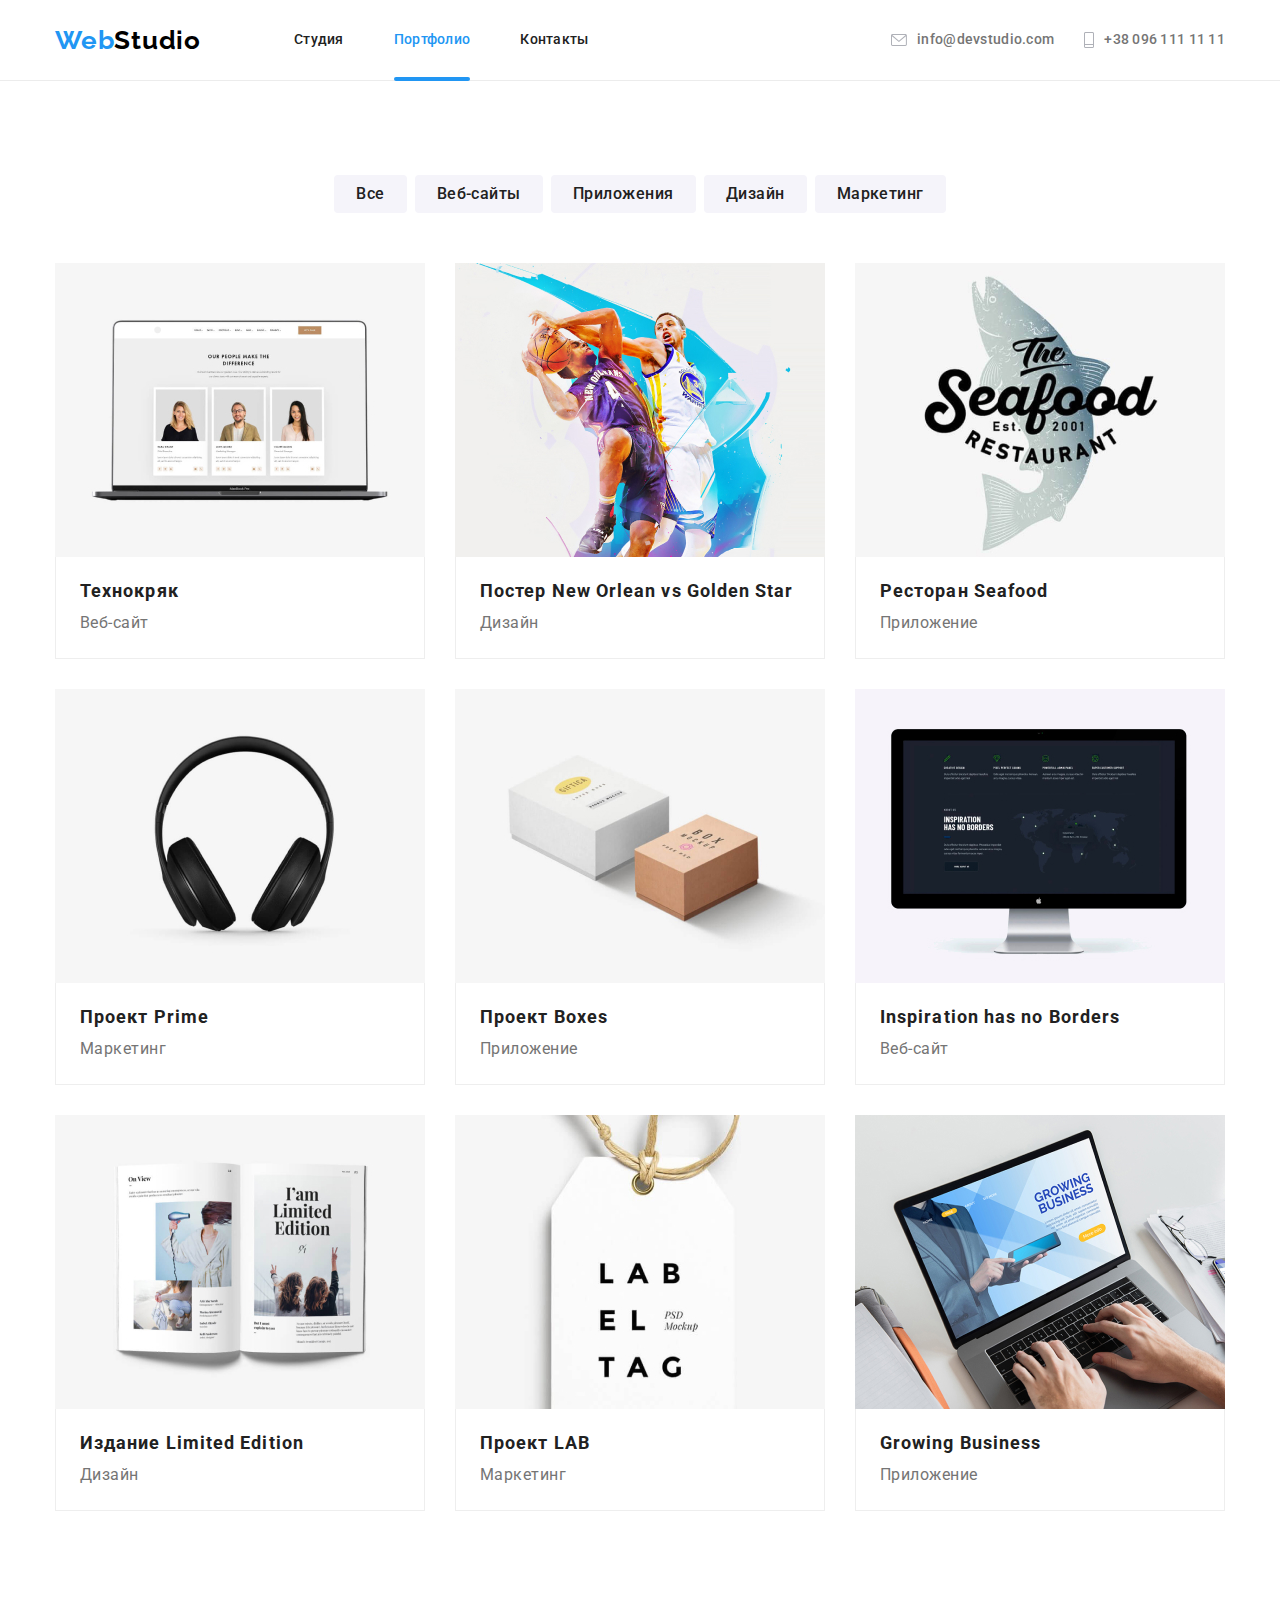
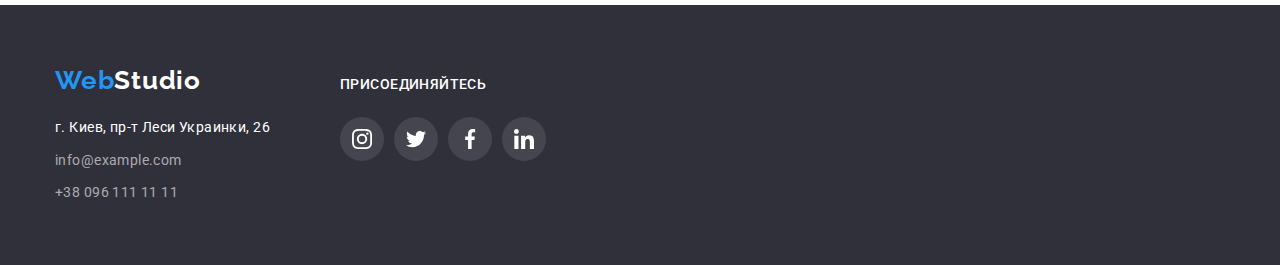
==== portfolio.html @ a533961d "Копирует файлы ДЗ5 -> ДЗ6" ====
<!DOCTYPE html>
<html lang="ru">
  <head>
    <meta charset="UTF-8" />
    <meta http-equiv="X-UA-Compatible" content="IE=edge" />
    <meta name="viewport" content="width=device-width, initial-scale=1.0" />
    <title>Портфолио</title>
    <link rel="preconnect" href="https://fonts.gstatic.com" />
    <link
      href="https://fonts.googleapis.com/css2?family=Oleo+Script&family=Raleway:wght@700&family=Roboto:wght@400;500;700;900&display=swap"
      rel="stylesheet"
    />
    <link
      rel="stylesheet"
      href="https://cdnjs.cloudflare.com/ajax/libs/modern-normalize/0.2.0/modern-normalize.css"
    />
    <link rel="stylesheet" href="./css/styles.css" />
  </head>
  <body>
    <!-- Секция "Верхняя линия"-->
    <header class="header">
      <div class="container">
        <div class="header-section">
          <nav class="header-navigation">
            <a class="logo-link" href="./"
              ><span class="logo-color">Web</span>Studio</a
            >
            <ul class="header-navigation-list">
              <li class="header-navigation-list-item">
                <a class="header-navigation-list-item-link" href="./">Студия</a>
              </li>
              <li class="header-navigation-list-item">
                <a
                  class="header-navigation-list-item-link current"
                  href="./portfolio.html"
                  >Портфолио</a
                >
              </li>
              <li class="header-navigation-list-item">
                <a class="header-navigation-list-item-link" href="./"
                  >Контакты</a
                >
              </li>
            </ul>
          </nav>
          <ul class="header-address-list">
            <li class="header-address-list-item">
              <a
                class="header-address-list-item-link"
                href="mailto:info@devstudio.com"
              >
                <svg class="address-icons" width="16px" height="12px">
                  <use href="./images/icons.svg#icon-address-envelope"></use>
                </svg>

                info@devstudio.com</a
              >
            </li>
            <li class="header-address-list-item">
              <a class="header-address-list-item-link" href="tel:+380961111111">
                <svg class="address-icons" width="10px" height="16px">
                  <use href="./images/icons.svg#icon-address-phone"></use>
                </svg>
                +38 096 111 11 11</a
              >
            </li>
          </ul>
        </div>
      </div>
    </header>
    <!-- Main -->
    <main>
      <h1 class="visually-hidden">Проекты</h1>
      <!-- Секция фильтр проектов -->
      <section class="portfolio-project-section">
        <h2 class="visually-hidden">Фильтр проектов</h2>
        <div class="container">
          <ul class="portfolio-filtr-project-list">
            <li class="portfolio-filtr-project-list-item">
              <button class="portfolio-filtr-project-button" type="button">
                Все
              </button>
            </li>
            <li class="portfolio-filtr-project-list-item">
              <button class="portfolio-filtr-project-button" type="button">
                Веб-сайты
              </button>
            </li>
            <li class="portfolio-filtr-project-list-item">
              <button class="portfolio-filtr-project-button" type="button">
                Приложения
              </button>
            </li>
            <li class="portfolio-filtr-project-list-item">
              <button class="portfolio-filtr-project-button" type="button">
                Дизайн
              </button>
            </li>
            <li class="portfolio-filtr-project-list-item">
              <button class="portfolio-filtr-project-button" type="button">
                Маркетинг
              </button>
            </li>
          </ul>
          <!-- Секция список проектов -->
          <h2 class="visually-hidden">Список проектов</h2>
          <ul class="portfolio-project-list">
            <li class="portfolio-project-list-item">
              <a href="./portfolio.html" class="portfolio-project-link">
                <div class="portfolio-project-image">
                  <img
                    src="./images/webstudio-portfolio-001.jpg"
                    alt="Фото с открытым ноутбуком"
                    width="370"
                  />
                  <div class="portfolio-project-about">
                    <p>
                      Технокряк это современная площадка распространения
                      коронавируса. Компании используют эту платформу для
                      цифрового шпионажа и атак на защищённые сервера
                      конкурентов.
                    </p>
                  </div>
                </div>
                <div class="portfolio-project-list-card">
                  <h3 class="portfolio-project-header">Технокряк</h3>
                  <p class="portfolio-project-text">Веб-сайт</p>
                </div>
              </a>
            </li>
            <li class="portfolio-project-list-item">
              <a href="./portfolio.html" class="portfolio-project-link">
                <div class="portfolio-project-image">
                  <img
                    src="./images/webstudio-portfolio-002.jpg"
                    alt="Фото с баскетболистами"
                    width="370"
                  />
                  <div class="portfolio-project-about">
                    <p>
                      Lorem ipsum dolor sit amet, consectetur adipisicing elit.
                      Minima nemo aperiam ipsam hic amet sed modi voluptates
                      voluptas totam, illo ea.
                    </p>
                  </div>
                </div>
                <div class="portfolio-project-list-card">
                  <h3 class="portfolio-project-header">
                    Постер New Orlean vs Golden Star
                  </h3>
                  <p class="portfolio-project-text">Дизайн</p>
                </div>
              </a>
            </li>
            <li class="portfolio-project-list-item">
              <a href="./portfolio.html" class="portfolio-project-link">
                <div class="portfolio-project-image">
                  <img
                    src="./images/webstudio-portfolio-003.jpg"
                    alt="Фото с логотипом-рыбой"
                    width="370"
                  />
                  <div class="portfolio-project-about">
                    <p>
                      Lorem ipsum dolor, sit amet consectetur adipisicing elit.
                      Omnis itaque ipsum, quisquam eum ipsa maiores illo
                      doloremque in provident ratione quasi laudantium id
                      recusandae similique nisi blanditiis optio! Officia, et!
                    </p>
                  </div>
                </div>
                <div class="portfolio-project-list-card">
                  <h3 class="portfolio-project-header">Ресторан Seafood</h3>
                  <p class="portfolio-project-text">Приложение</p>
                </div>
              </a>
            </li>
            <li class="portfolio-project-list-item">
              <a href="./portfolio.html" class="portfolio-project-link">
                <div class="portfolio-project-image">
                  <img
                    src="./images/webstudio-portfolio-004.jpg"
                    alt="Фото с гарнитурой"
                    width="370"
                  />
                  <div class="portfolio-project-about">
                    <p>
                      Lorem ipsum dolor sit amet consectetur adipisicing elit.
                      Enim illum dignissimos ullam architecto ipsam voluptas
                      suscipit! Eum aperiam amet id voluptatibus eaque quam,
                      autem debitis unde, recusandae ipsa eveniet praesentium.
                    </p>
                  </div>
                </div>
                <div class="portfolio-project-list-card">
                  <h3 class="portfolio-project-header">Проект Prime</h3>
                  <p class="portfolio-project-text">Маркетинг</p>
                </div>
              </a>
            </li>
            <li class="portfolio-project-list-item">
              <a href="./portfolio.html" class="portfolio-project-link">
                <div class="portfolio-project-image">
                  <img
                    src="./images/webstudio-portfolio-005.jpg"
                    alt="Фото с двумя коробками"
                    width="370"
                  />
                  <div class="portfolio-project-about">
                    <p>
                      Lorem ipsum, dolor sit amet consectetur adipisicing elit.
                      At quis odio animi tempora officiis, error molestias odit?
                      Doloribus sequi odit velit nesciunt laudantium assumenda
                      iusto?
                    </p>
                  </div>
                </div>
                <div class="portfolio-project-list-card">
                  <h3 class="portfolio-project-header">Проект Boxes</h3>
                  <p class="portfolio-project-text">Приложение</p>
                </div>
              </a>
            </li>
            <li class="portfolio-project-list-item">
              <a href="./portfolio.html" class="portfolio-project-link">
                <div class="portfolio-project-image">
                  <img
                    src="./images/webstudio-portfolio-006.jpg"
                    alt="Фото с ьоноблоком Apple"
                    width="370"
                  />
                  <div class="portfolio-project-about">
                    <p>
                      Lorem ipsum dolor sit amet consectetur adipisicing elit.
                      Totam, reprehenderit quia voluptatum deleniti
                      perspiciatis, id eligendi, quisquam odio dignissimos animi
                      quod consequuntur ad nihil similique aspernatur eius
                      placeat excepturi sed.
                    </p>
                  </div>
                </div>
                <div class="portfolio-project-list-card">
                  <h3 class="portfolio-project-header">
                    Inspiration has no Borders
                  </h3>
                  <p class="portfolio-project-text">Веб-сайт</p>
                </div>
              </a>
            </li>
            <li class="portfolio-project-list-item">
              <a href="./portfolio.html" class="portfolio-project-link">
                <div class="portfolio-project-image">
                  <img
                    src="./images/webstudio-portfolio-007.jpg"
                    alt="Фото с открытой книгой"
                    width="370"
                  />
                  <div class="portfolio-project-about">
                    <p>
                      Lorem ipsum, dolor sit amet consectetur adipisicing elit.
                      Nisi perferendis rem quo voluptates. Consectetur
                      repudiandae culpa maxime non iure tempore obcaecati dolor
                      voluptate ad, consequatur, deserunt commodi, excepturi
                      odio neque.
                    </p>
                  </div>
                </div>
                <div class="portfolio-project-list-card">
                  <h3 class="portfolio-project-header">
                    Издание Limited Edition
                  </h3>
                  <p class="portfolio-project-text">Дизайн</p>
                </div>
              </a>
            </li>
            <li class="portfolio-project-list-item">
              <a href="./portfolio.html" class="portfolio-project-link">
                <div class="portfolio-project-image">
                  <img
                    src="./images/webstudio-portfolio-008.jpg"
                    alt="Фото с метка с буквами"
                    width="370"
                  />
                  <div class="portfolio-project-about">
                    <p>
                      Lorem ipsum dolor sit amet consectetur adipisicing elit.
                      Delectus, exercitationem. Molestiae perferendis cupiditate
                      explicabo
                    </p>
                  </div>
                </div>
                <div class="portfolio-project-list-card">
                  <h3 class="portfolio-project-header">Проект LAB</h3>
                  <p class="portfolio-project-text">Маркетинг</p>
                </div>
              </a>
            </li>
            <li class="portfolio-project-list-item">
              <a href="./portfolio.html" class="portfolio-project-link">
                <div class="portfolio-project-image">
                  <img
                    src="./images/webstudio-portfolio-009.jpg"
                    alt="Фото руки на клавиатуре ноутбука"
                    width="370"
                  />
                  <div class="portfolio-project-about">
                    <p>
                      Lorem, ipsum dolor sit amet consectetur adipisicing elit.
                      Explicabo, illum cum facilis harum porro dignissimos, illo
                      perferendis similique ratione qui quia at placeat delectus
                      corrupti doloribus rerum non culpa dolorum!
                    </p>
                  </div>
                </div>
                <div class="portfolio-project-list-card">
                  <h3 class="portfolio-project-header">Growing Business</h3>
                  <p class="portfolio-project-text">Приложение</p>
                </div>
              </a>
            </li>
          </ul>
        </div>
      </section>
    </main>

    <!-- Секция "Подвал"-->
    <footer class="footer-section">
      <div class="container">
        <div class="footer-section-data">
          <div class="footer-address-card">
            <a class="logo-link footer" href="./"
              ><span class="logo-color">Web</span>Studio</a
            >
            <address>
              <ul class="footer-section-list">
                <li class="footer-section-list-item">
                  <a
                    class="footer-section-address"
                    href="http://maps.google.com/?q=г.Киев,пр-тЛесиУкраинки,26"
                    target="_blank"
                    rel="nofollow noreferrer"
                    >г. Киев, пр-т Леси Украинки, 26</a
                  >
                </li>
                <li class="footer-section-list-item">
                  <a class="footer-section-text" href="mailto:info@example.com"
                    >info@example.com</a
                  >
                </li>
                <li class="footer-section-list-item">
                  <a class="footer-section-text" href="tel:+380961111111"
                    >+38 096 111 11 11</a
                  >
                </li>
              </ul>
            </address>
          </div>
          <div class="footer-section-social-card">
            <p class="footer-section-social-name">присоединяйтесь</p>
            <!-- список контактов в социальных сетях -->
            <ul class="footer-section-social-list">
              <li class="footer-section-social-list-item">
                <a
                  href="https://www.instagram.com"
                  class="footer-section-social-list-link"
                  target="_blank"
                  rel="noreferrer noopener"
                >
                  <svg class="footer-social-icons">
                    <use href="./images/icons.svg#icon-social-instagram"></use>
                  </svg>
                </a>
              </li>
              <li class="footer-section-social-list-item">
                <a
                  href="https://www.twitter.com"
                  class="footer-section-social-list-link"
                  target="_blank"
                  rel="noreferrer noopener"
                >
                  <svg class="footer-social-icons">
                    <use href="./images/icons.svg#icon-social-twitter"></use>
                  </svg>
                </a>
              </li>
              <li class="footer-section-social-list-item">
                <a
                  href="https://www.facebook.com"
                  class="footer-section-social-list-link"
                  target="_blank"
                  rel="noreferrer noopener"
                >
                  <svg class="footer-social-icons">
                    <use href="./images/icons.svg#icon-social-facebook"></use>
                  </svg>
                </a>
              </li>
              <li class="footer-section-social-list-item">
                <a
                  href="https://www.linkedin.com"
                  class="footer-section-social-list-link"
                  target="_blank"
                  rel="noreferrer noopener"
                >
                  <svg class="footer-social-icons">
                    <use href="./images/icons.svg#icon-social-linkedin"></use>
                  </svg>
                </a>
              </li>
            </ul>
          </div>
        </div>
      </div>
    </footer>
  </body>
</html>
---- css/styles.css ----
:root {
  --body-default-text-color: #757575;
  --header-background-color: #ffffff;
  --header-border-color: #ececec;
  --footer-background-color: #2f303a;
  --header-logo-color: #2196f3;
  --header-logo-text-color: #000000;
  --footer-logo-text-color: #ffffff;

  --header-navigation-hover-color: #2196f3;
  --header-navigation-text-color: #212121;
  --header-address-hover-color: #2196f3;
  --header-address-text-color: #757575;
  --footer-address-color: #ffffff;
  --footer-text-color: rgba(255, 255, 255, 0.6);
  --footer-icon-color: rgba(255, 255, 255, 0.1);

  --main-hero-background-color: #c4c4c4;
  --main-hero-background-blackdrop: rgba(0, 0, 0, 0.2);
  --main-hero-background: rgba(47, 48, 58, 0.4);
  --main-hero-text-color: #ffffff;

  --main-features-header-color: #212121;
  --main-features-background-color: #f5f4fa;
  --main-features-text-color: #757575;
  --main-functions-label-text-color: #ffffff;
  --main-functions-label-background-color: rgba(47, 48, 58, 0.8);

  --main-team-background-color: #f5f4fa;
  --main-team-photo-background-color: #ffffff;
  --main-team-header-color: #212121;
  --main-team-name-color: #212121;
  --main-team-text-color: #757575;

  --main-clients-icons-color: #afb1b8;
  --main-clients-icons-hover-color: #2196f3;

  --main-default-background-color: #ffffff;
  --main-team-background-color: #f5f4fa;
  --main-button-color: #2196f3;
  --main-button-hover-color: #188ce8;
  --main-button-text-color: #ffffff;
  --main-icon-color: #afb1b8;
  --main-icon-hover-color: #ffffff;

  --portfolio-default-background-color: #ffffff;
  --portfolio-project-list-background-color: #ffffff;
  --portfolio-project-list-header-color: #212121;
  --portfolio-project-list-text-color: #757575;
  --portfolio-project-list-border-color: #eeeeee;
  --portfolio-project-list-hover-background-color: rgba(33, 150, 243, 0.9);

  --portfolio-button-color: #f5f4fa;
  --portfolio-button-text-color: #212121;
  --portfolio-button-hover-color: #2196f3;
  --portfolio-button-hover-text-color: #ffffff;
}
html {
  box-sizing: border-box;
}

*,
*::after,
*::before {
  box-sizing: inherit;
}

/*  font-family: 'Oleo Script', cursive;
    font-family: 'Raleway', sans-serif;
    font-family: 'Roboto', sans-serif; */

body {
  font-family: 'Roboto', sans-serif;
  font-size: 14px;
  line-height: 1.71;
  letter-spacing: 0.03em;
  color: var(--body-default-text-color);
}

.container {
  width: 1200px;
  padding-left: 15px;
  padding-right: 15px;
  margin: 0 auto;
}

.visually-hidden {
  position: absolute !important;
  clip: rect(1px 1px 1px 1px);
  clip: rect(1px, 1px, 1px, 1px);
  padding: 0 !important;
  border: 0 !important;
  height: 1px !important;
  width: 1px !important;
  overflow: hidden;
}

/*  Секция "Верхняя линия" */
.header {
  background-color: var(--header-background-color);
  border-bottom: 1px solid var(--header-border-color);
}

.header-section {
  display: flex;
  align-items: center;
}

.header-navigation {
  display: flex;
  align-items: center;
}
.header-navigation-list {
  list-style: none;
  display: flex;
  align-items: center;
  margin-top: 0;
  margin-bottom: 0;
  padding: 0;
}
.header-address-list {
  list-style: none;
  display: flex;
  margin-left: auto;
  margin-top: 0;
  margin-bottom: 0;
  padding: 0;
}
.header-navigation-list-item:not(:last-child) {
  margin-right: 50px;
}
.header-address-list-item:not(:last-child) {
  margin-right: 30px;
}

.logo-link {
  display: block;
  text-decoration: none;
  color: var(--header-logo-text-color);
  font-family: 'Raleway', sans-serif;
  font-weight: 700;
  font-size: 26px;
  line-height: 1.19;
  letter-spacing: 0.03em;
  margin-right: 93px;
}
.logo-color {
  color: var(--header-logo-color);
}
.logo-link.footer {
  display: inline-block;
  margin-right: 0;
  margin-bottom: 20px;
  color: var(--footer-logo-text-color);
}

.header-navigation-list-item-link {
  position: relative;
  display: block;
  text-decoration: none;
  color: var(--header-navigation-text-color);
  font-weight: 500;
  font-size: 14px;
  line-height: 1.14;
  letter-spacing: 0.02em;
  padding-top: 32px;
  padding-bottom: 32px;
  transition: 250ms color cubic-bezier(0.4, 0, 0.2, 1);
}

.header-navigation-list-item-link.current,
.header-navigation-list-item-link:hover,
.header-navigation-list-item-link:active,
.header-navigation-list-item-link:focus {
  color: var(--header-navigation-hover-color);
}

.header-navigation-list-item-link.current::after {
  opacity: 1;
}

.header-navigation-list-item-link::after {
  content: '';
  position: absolute;
  display: block;
  border-radius: 2px;
  width: 100%;
  height: 4px;
  left: 0;
  bottom: -1px;
  background-color: var(--header-logo-color);
  opacity: 0;
  transition: 250ms opacity cubic-bezier(0.4, 0, 0.2, 1);
}

.header-address-list-item-link {
  display: flex;
  align-items: center;
  text-decoration: none;
  color: var(--header-address-text-color);
  font-weight: 500;
  font-size: 14px;
  line-height: 1.14;
  letter-spacing: 0.02em;
  padding-top: 32px;
  padding-bottom: 32px;
  transition: 250ms color cubic-bezier(0.4, 0, 0.2, 1);
}

.header-address-list-item-link:hover,
.header-address-list-item-link:active,
.header-address-list-item-link:focus {
  color: var(--header-address-hover-color);
}

.header-address-list-item-link:hover .address-icons,
.header-address-list-item-link:active .address-icons,
.header-address-list-item-link:focus .address-icons {
  fill: var(--header-address-hover-color);
}

.address-icons {
  fill: var(--main-icon-color);
  margin-right: 10px;
  transition: 250ms fill cubic-bezier(0.4, 0, 0.2, 1);
}

/* Секция "Шапка" */
.hero-section {
  display: block;
  text-align: center;
  max-width: 1600px;
  padding-top: 200px;
  padding-bottom: 200px;
  margin-left: auto;
  margin-right: auto;
  background-color: var(--main-hero-background-color);
  background-image: linear-gradient(
      to left,
      rgba(47, 48, 58, 0.4),
      40%,
      transparent 100%
    ),
    url(../images/webstudio-bgimage.jpg);
  background-repeat: no-repeat;
  background-position: top left;
  background-size: cover;
}
.hero-section-header {
  margin-top: 0;
  margin-bottom: 30px;
  padding-bottom: 0;
  font-weight: 900;
  font-size: 44px;
  line-height: 1.36;
  text-align: center;
  letter-spacing: 0.06em;
  text-transform: uppercase;
  color: var(--main-hero-text-color);
}
.hero-section-button {
  width: 200px;
  height: 50px;
  align-items: center;
  text-align: center;
  background-color: var(--main-button-color);
  font-weight: 700;
  font-size: 16px;
  line-height: 1.87;
  letter-spacing: 0.06em;
  color: var(--main-button-text-color);
  cursor: pointer;
  border: none;
  border-radius: 4px;
  transition: 250ms color cubic-bezier(0.4, 0, 0.2, 1);
}
.hero-section-button:hover,
.hero-section-button:active,
.hero-section-button:focus {
  background-color: var(--main-button-hover-color);
  color: var(--main-button-text-color);
  border-radius: 0px;
}

/* Модальное окно "Заказать услугу" */
.hero-section-modal-backdrop {
  position: fixed;
  top: 0;
  left: 0;
  width: 100%;
  height: 100%;
  z-index: 99;
  background: var(--main-hero-background-blackdrop);
  transition: 250ms opacity cubic-bezier(0.4, 0, 0.2, 1);
}

.hero-section-modal-backdrop.is-hidden {
  opacity: 0;
  pointer-events: none;
}

.hero-section-modal {
  position: absolute;
  display: flex;
  justify-content: flex-end;
  align-items: flex-start;
  padding: 8px 8px 8px 8px;
  top: 50%;
  left: 50%;
  width: 530px;
  height: 580px;
  border-radius: 4px;
  transform: translate(-50%, -50%);
  background: var(--main-default-background-color);
  box-shadow: 0px 1px 3px rgba(0, 0, 0, 0.12), 0px 1px 1px rgba(0, 0, 0, 0.14),
    0px 2px 1px rgba(0, 0, 0, 0.2);
  border-radius: 4px;
}

.hero-section-modal-button-close {
  display: flex;
  justify-content: center;
  align-items: center;
  cursor: pointer;
  background: var(--main-default-background-color);
  border: 1px solid rgba(0, 0, 0, 0.1);
  border-radius: 50%;
  width: 30px;
  height: 30px;
}
.hero-section-modal-button-close:hover .modal-icons {
  fill: var(--header-logo-color);
  transition: 250ms fill cubic-bezier(0.4, 0, 0.2, 1);
}

.modal-icons {
  width: 11px;
  height: 11px;
  fill: black;
  transition: 250ms fill cubic-bezier(0.4, 0, 0.2, 1);
}

/* Секция "Особенности" */
.features-section {
  padding-top: 94px;
  padding-bottom: 94px;
  background-color: var(--main-default-background-color);
}

.features-section-list {
  display: flex;
  margin-top: 0;
  margin-bottom: 0;
  padding-left: 0;
  padding-right: 0;
  list-style: none;
}

.features-section-list-item {
  display: block;
  margin-top: 0;
  margin-bottom: 0px;
  width: 270px;
}

.features-section-list-item:not(:last-child) {
  margin-right: 30px;
}

.featutes-section-header {
  margin-top: 0;
  margin-bottom: 10px;
  color: var(--main-features-header-color);
  font-weight: 700;
  font-size: 14px;
  line-height: 1.14;
  letter-spacing: 0.03em;
  text-transform: uppercase;
}
.featutes-section-text {
  margin-top: 0;
  margin-bottom: 0;
  color: var(--main-features-text-color);
  font-size: 14px;
  line-height: 1.71;
  letter-spacing: 0.03em;
}

.features-icons {
  width: 70px;
  height: 70px;
  fill: var(--main-features-header-color);
}

.features-section-set {
  display: flex;
  justify-content: center;
  align-items: center;
  width: 270px;
  height: 120px;
  background: var(--main-features-background-color);
  border-radius: 4px;
  margin-bottom: 30px;
}

/* Секция "Чем мы занимаемся" */
.functions-section {
  padding-bottom: 94px;
  background-color: var(--main-default-background-color);
}
.functions-section-header {
  display: block;
  margin-top: 0;
  margin-bottom: 50px;
  color: var(--main-features-header-color);
  font-weight: 700;
  font-size: 36px;
  line-height: 1.16;
  text-align: center;
  letter-spacing: 0.03em;
}
.functions-section-list img {
  display: block;
  margin-top: 0;
  margin-bottom: 0;
}

.functions-section-list {
  list-style: none;
  display: flex;
  padding-left: 0;
  padding-right: 0;
  margin-top: 0;
  margin-bottom: 0;
}
.functions-section-list-item {
  position: relative;
}

.functions-section-list-item:not(:last-child) {
  margin-right: 30px;
}

.function-section-list-item-label {
  position: absolute;
  bottom: 0;
  left: 0;
  width: 100%;
  height: auto;
  padding-top: 27px;
  padding-bottom: 27px;
  background: var(--main-functions-label-background-color);
}
.function-section-list-item-text {
  margin-top: 0;
  margin-bottom: 0;
  font-weight: 500;
  font-size: 14px;
  line-height: 1.18;
  text-align: center;
  letter-spacing: 0.03em;
  text-transform: uppercase;
  color: var(--main-functions-label-text-color);
}

/* Секция "Наша команда" */
.team-section {
  display: block;
  text-align: center;
  width: auto;
  padding-top: 94px;
  padding-bottom: 94px;
  background-color: var(--main-team-background-color);
  font-size: 16px;
  line-height: 1.18;
  letter-spacing: 0.03em;
  color: var(--main-team-text-color);
}

.team-section-header {
  margin-top: 0;
  margin-bottom: 50px;
  color: var(--main-team-header-color);
  font-weight: 700;
  font-size: 36px;
  line-height: 1.16;
  text-align: center;
  letter-spacing: 0.03em;
}

.team-section-list {
  display: flex;
  list-style: none;
  text-align: center;
  padding-left: 0;
  padding-right: 0;
  margin-top: 0;
  margin-bottom: 0;
}

.team-section-list img {
  display: block;
  margin-top: 0;
  margin-bottom: 0;
}

.team-section-list-item {
  display: block;
  width: 270px;
  background-color: var(--main-team-photo-background-color);
  box-shadow: 0px 1px 3px rgba(0, 0, 0, 0.12), 0px 1px 1px rgba(0, 0, 0, 0.14),
    0px 2px 1px rgba(0, 0, 0, 0.2);
  border-radius: 0px 0px 4px 4px;
}

.team-section-list-item:not(:last-child) {
  margin-right: 30px;
}

.team-section-list-card {
  padding: 30px 20px 30px 20px;
}

.team-section-name {
  margin-top: 0;
  margin-bottom: 0;
  color: var(--main-team-name-color);
  font-weight: 500;
  font-size: 16px;
  line-height: 1.18;
  text-align: center;
  letter-spacing: 0.03em;
}

.team-section-text {
  margin-top: 10px;
  margin-bottom: 0;
}

.team-section-social-list {
  display: inline-flex;
  list-style: none;
  padding-left: 0;
  padding-right: 0;
  margin-top: 16px;
  margin-bottom: 0;
}
.team-section-social-list-link {
  display: flex;
  justify-content: center;
  align-items: center;
  border-radius: 50%;
  width: 44px;
  height: 44px;
  transition: 250ms background-color cubic-bezier(0.4, 0, 0.2, 1);
}

.team-section-social-list-link:hover .social-icons,
.team-section-social-list-link:active .social-icons,
.team-section-social-list-link:focus .social-icons {
  fill: var(--main-icon-hover-color);
}

.team-section-social-list-link:hover,
.team-section-social-list-link:active,
.team-section-social-list-link:focus {
  background-color: var(--header-address-hover-color);
}

.team-section-social-list-item:not(:last-child) {
  margin-right: 10px;
}

.social-icons {
  width: 20px;
  height: 20px;
  fill: var(--main-icon-color);
  transition: 250ms fill cubic-bezier(0.4, 0, 0.2, 1);
}

.clients-section {
  display: block;
  text-align: center;
  padding-top: 94px;
  padding-bottom: 94px;
  background-color: var(--main-default-background-color);
}
.clients-section-header {
  margin-top: 0;
  margin-bottom: 50px;
  color: var(--main-team-header-color);
  font-weight: 700;
  font-size: 36px;
  line-height: 1.16;
  text-align: center;
  letter-spacing: 0.03em;
}

.clients-icons {
  fill: var(--main-clients-icons-color);
  transition: 250ms fill cubic-bezier(0.4, 0, 0.2, 1);
}

.clients-section-list {
  display: flex;
  list-style: none;
  text-align: center;
  padding-left: 0;
  padding-right: 0;
  margin-top: 0;
  margin-bottom: 0;
}
.clients-section-list-item {
  display: block;
  height: 90px;
  width: 170px;
  border: 1px solid var(--main-clients-icons-color);
  box-sizing: border-box;
  border-radius: 4px;
  transition: 250ms border cubic-bezier(0.4, 0, 0.2, 1);
}
.clients-section-list-item:not(:last-child) {
  margin-right: 30px;
}

.clients-section-list-link {
  display: flex;
  justify-content: center;
  align-items: center;
  width: 170px;
  height: 90px;
}

.clients-section-list-link:hover .clients-icons,
.clients-section-list-link:active .clients-icons,
.clients-section-list-link:focus .clients-icons {
  fill: var(--header-address-hover-color);
}

.clients-section-list-item:hover,
.clients-section-list-item:active,
.clients-section-list-item:focus {
  border-color: var(--header-address-hover-color);
}

/* Секция "Подвал" */
.footer-section {
  width: auto;
  padding-top: 60px;
  padding-bottom: 60px;
  background-color: var(--footer-background-color);
}

.footer-section-data {
  display: flex;
  align-items: baseline;
}
.footer-address-card {
  margin-right: 70px;
}

.footer-section-list {
  display: flex;
  padding-left: 0;
  padding-right: 0;
  margin-top: 0;
  margin-bottom: 0;
  flex-direction: column;
  list-style: none;
}

.footer-section-list-item:not(:last-child) {
  margin-bottom: 9px;
}

.footer-section-address {
  text-decoration: none;
  color: var(--footer-address-color);
  font-style: normal;
  font-size: 14px;
  line-height: 1.71;
  letter-spacing: 0.03em;
  transition: 250ms color cubic-bezier(0.4, 0, 0.2, 1);
}
.footer-section-address:hover,
.footer-section-address:active,
.footer-section-address:focus {
  color: var(--header-address-hover-color);
}

.footer-section-text {
  text-decoration: none;
  color: var(--footer-text-color);
  font-style: normal;
  font-size: 14px;
  line-height: 1.71;
  letter-spacing: 0.03em;
  transition: 250ms color cubic-bezier(0.4, 0, 0.2, 1);
}
.footer-section-text:hover,
.footer-section-text:active,
.footer-section-text:focus {
  color: var(--header-address-hover-color);
}

.footer-section-social-card {
  margin-top: 0;
  margin-bottom: 0;
}
.footer-section-social-name {
  margin-top: 0;
  margin-bottom: 20px;
  padding-top: 0;
  padding-bottom: 0;
  color: var(--footer-address-color);
  font-weight: 500;
  font-size: 14px;
  line-height: 1.71;
  letter-spacing: 0.03em;
  text-transform: uppercase;
}

.footer-section-social-list {
  display: inline-flex;
  list-style: none;
  padding-left: 0;
  padding-right: 0;
  margin-top: 0;
  margin-bottom: 0;
}
.footer-section-social-list-item {
  display: flex;
  justify-content: center;
  align-items: center;
  background: var(--footer-icon-color);
  border-radius: 50%;
  width: 44px;
  height: 44px;
}
.footer-section-social-list-link {
  display: flex;
  justify-content: center;
  align-items: center;
  border-radius: 50%;
  width: 44px;
  height: 44px;
  transition: 250ms background-color cubic-bezier(0.4, 0, 0.2, 1);
}
.footer-section-social-list-item:not(:last-child) {
  margin-right: 10px;
}

.footer-section-social-list-link:hover,
.footer-section-social-list-link:active,
.footer-section-social-list-link:focus {
  background-color: var(--header-address-hover-color);
}
.footer-social-icons {
  width: 20px;
  height: 20px;
  fill: var(--main-icon-hover-color);
}

/* Секция списка проектов */
.portfolio-project-section {
  background-color: var(--portfolio-project-list-background-color);
  color: var(--portfolio-project-list-text-color);
  padding-top: 94px;
  padding-bottom: 94px;
}

.portfolio-project-section h3 {
  color: var(--portfolio-project-list-header-color);
}
.portfolio-filtr-project-list {
  padding-left: 0;
  padding-right: 0;
  margin-top: 0;
  margin-bottom: 0;
  display: flex;
  list-style: none;
  text-align: center;
  justify-content: center;
}

.portfolio-filtr-project-list-item:not(:last-child) {
  margin-right: 8px;
}

.portfolio-filtr-project-button {
  background-color: var(--portfolio-button-color);
  color: var(--portfolio-button-text-color);
  font-weight: 500;
  font-size: 16px;
  line-height: 1.62;
  text-align: center;
  letter-spacing: 0.03em;
  cursor: pointer;
  border: none;
  border-radius: 4px;
  padding: 6px 22px 6px 22px;
  transition: 250ms color cubic-bezier(0.4, 0, 0.2, 1),
    250ms box-shadow cubic-bezier(0.4, 0, 0.2, 1),
    250ms background-color cubic-bezier(0.4, 0, 0.2, 1);
}

.portfolio-filtr-project-button:hover,
.portfolio-filtr-project-button:focus,
.portfolio-filtr-project-button:active {
  background-color: var(--portfolio-button-hover-color);
  color: var(--portfolio-button-hover-text-color);
  box-shadow: 0px 4px 4px rgba(0, 0, 0, 0.25);
}

.portfolio-project-list {
  padding-left: 0;
  padding-right: 0;
  margin-top: 50px;
  margin-bottom: 0;
  display: flex;
  list-style: none;
  flex-wrap: wrap;
}

.portfolio-project-list img {
  display: block;
  margin-top: 0;
  margin-bottom: 0;
}

.portfolio-project-list-item:not(:nth-child(3n)) {
  margin-right: 30px;
}

.portfolio-project-list-item:not(:nth-last-child(-n + 3)) {
  margin-bottom: 30px;
}

.portfolio-project-list-card {
  padding: 20px 24px 20px 24px;
  border: 1px solid var(--portfolio-project-list-border-color);
  border-top: 0;
}

.portfolio-project-header {
  display: block;
  margin-top: 0;
  margin-bottom: 4px;
  font-weight: 700;
  font-size: 18px;
  line-height: 1.5;
  letter-spacing: 0.06em;
  color: var(--portfolio-project-list-header-color);
}

.portfolio-project-text {
  margin-top: 0;
  margin-bottom: 0;
  font-size: 16px;
  line-height: 1.87;
  letter-spacing: 0.03em;
  color: var(--portfolio-project-list-text-color);
}

.portfolio-project-about {
  position: absolute;
  display: flex;
  align-items: center;
  top: 0;
  left: 0;
  width: 100%;
  height: 100%;
  padding-right: 24px;
  padding-left: 24px;
  font-size: 18px;
  line-height: 1.5;
  letter-spacing: 0.03em;
  background-color: var(--portfolio-project-list-hover-background-color);
  color: var(--portfolio-default-background-color);
  transform: translatey(100%);
  transition: transform 250ms ease;
}

.portfolio-project-link {
  text-decoration: none;
  display: block;
  transition: 250ms box-shadow cubic-bezier(0.4, 0, 0.2, 1);
}

.portfolio-project-image {
  position: relative;
  overflow: hidden;
  transition: 250ms box-shadow cubic-bezier(0.4, 0, 0.2, 1);
}

.portfolio-project-link:hover .portfolio-project-about {
  transform: translatey(0);
}

.portfolio-project-link:hover .portfolio-project-image {
  box-shadow: 0px 4px 4px rgba(0, 0, 0, 0.25);
}

.portfolio-project-link:hover,
.portfolio-project-link:focus,
.portfolio-project-link:active {
  box-shadow: 0px 4px 4px rgba(0, 0, 0, 0.25);
}
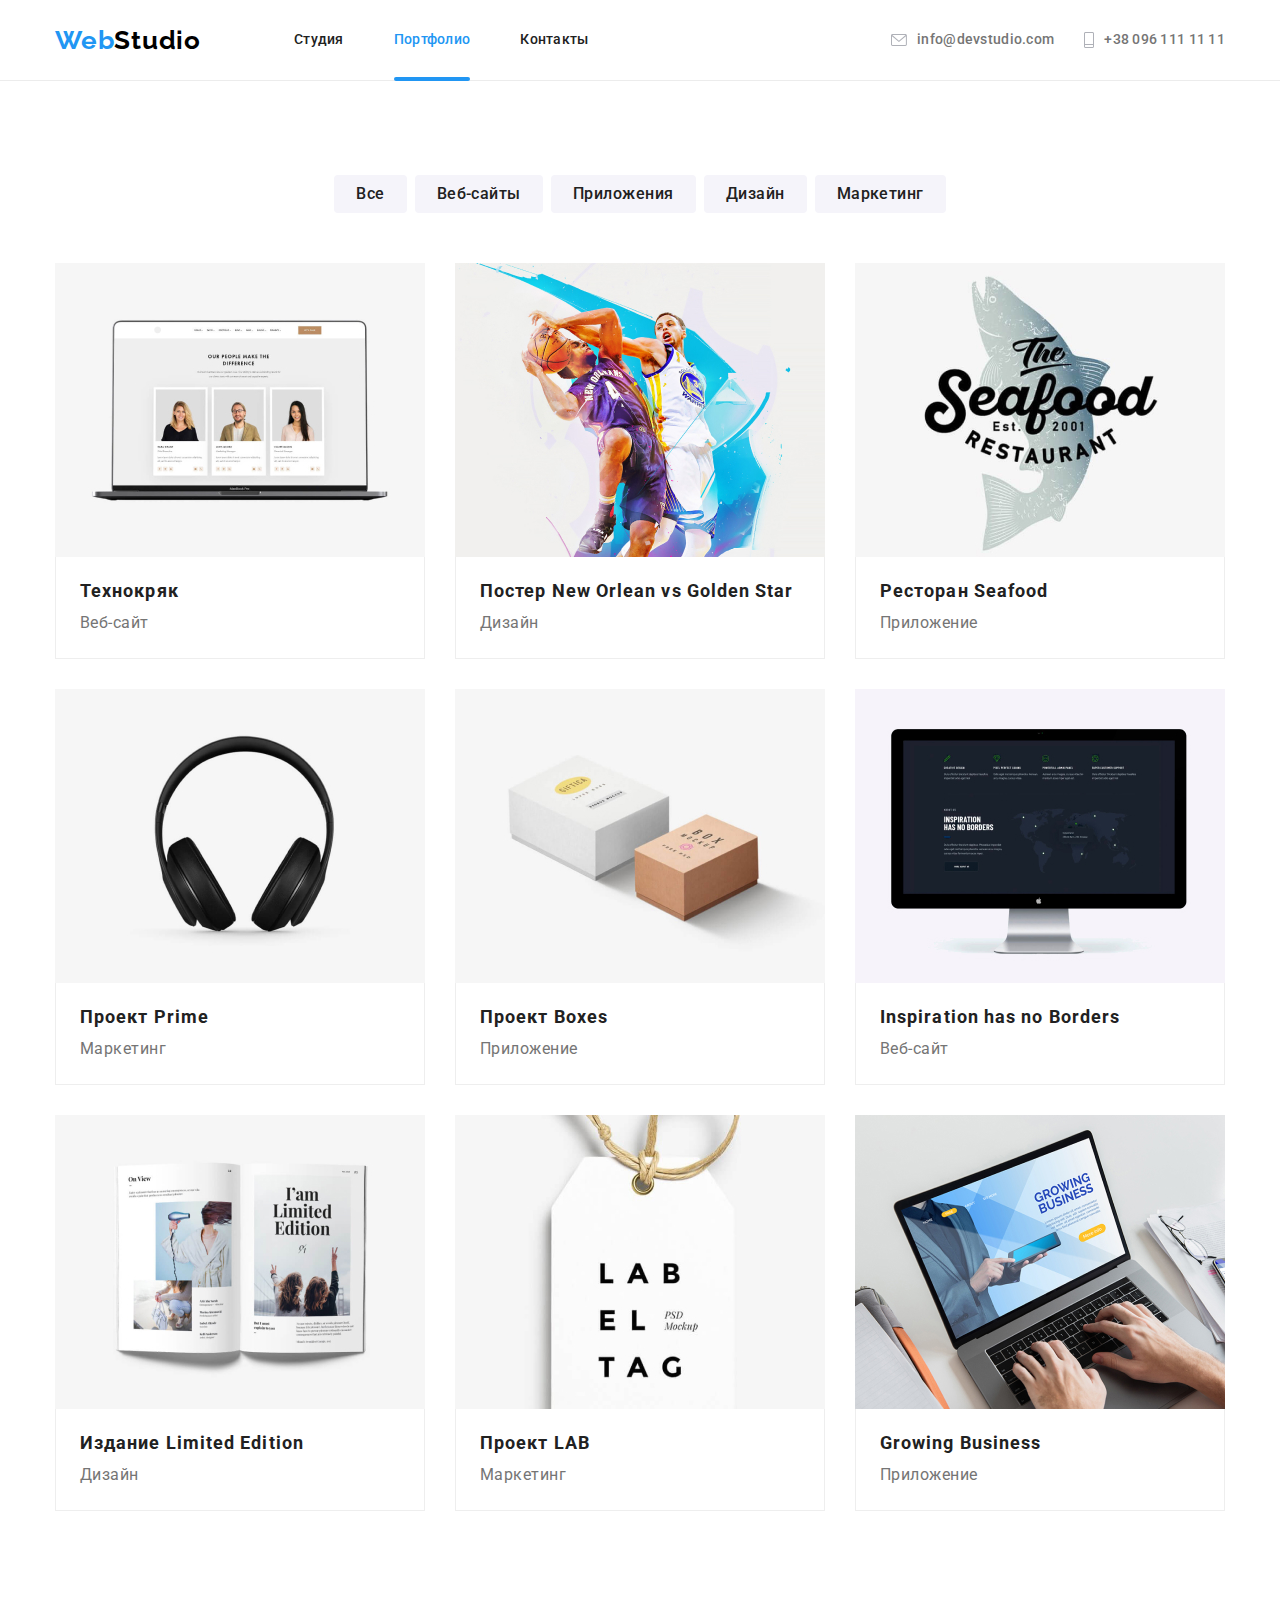
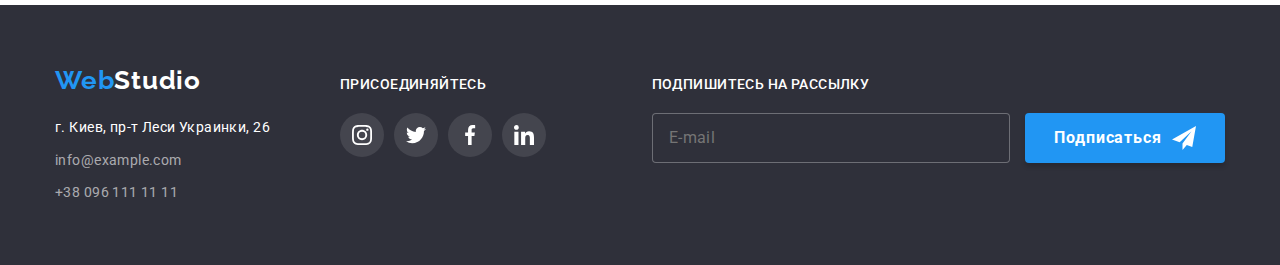
==== commit 55f6f1ba: "Финальная стилизация формы ввода адреса для рассылки в секции "подвал"" ====
--- a/portfolio.html
+++ b/portfolio.html
@@ -409,6 +409,33 @@
               </li>
             </ul>
           </div>
+          <!-- Форма ввода электронного адреса для подписки на рвссылку -->
+          <div class="footer-section-mail-subscribe-form">
+            <form action="">
+              <label>
+                <p class="footer-section-mail-subscribe-form-label">
+                  Подпишитесь на рассылку
+                </p>
+                <input
+                  class="footer-section-mail-subscribe-input"
+                  type="email"
+                  name="subscride-email-address"
+                  placeholder="E-mail"
+                />
+              </label>
+              <button
+                class="footer-section-mail-subscribe-button"
+                type="submit"
+              >
+                <div class="footer-section-mail-subscribe-button-label">
+                  Подписаться
+                  <svg class="footer-subscribe-icons">
+                    <use href="./images/icons.svg#icon-send-plane"></use>
+                  </svg>
+                </div>
+              </button>
+            </form>
+          </div>
         </div>
       </div>
     </footer>
--- a/css/styles.css
+++ b/css/styles.css
@@ -617,7 +617,7 @@
   border: 1px solid var(--main-clients-icons-color);
   box-sizing: border-box;
   border-radius: 4px;
-  transition: 250ms border cubic-bezier(0.4, 0, 0.2, 1);
+  transition: 250ms border-color cubic-bezier(0.4, 0, 0.2, 1);
 }
 .clients-section-list-item:not(:last-child) {
   margin-right: 30px;
@@ -665,6 +665,7 @@
   padding-right: 0;
   margin-top: 0;
   margin-bottom: 0;
+
   flex-direction: column;
   list-style: none;
 }
@@ -715,7 +716,7 @@
   color: var(--footer-address-color);
   font-weight: 500;
   font-size: 14px;
-  line-height: 1.71;
+  line-height: 1.14;
   letter-spacing: 0.03em;
   text-transform: uppercase;
 }
@@ -759,6 +760,89 @@
   width: 20px;
   height: 20px;
   fill: var(--main-icon-hover-color);
+}
+
+.footer-section-mail-subscribe-form {
+  margin-right: 0;
+  margin-left: auto;
+}
+
+.footer-section-mail-subscribe-form-label {
+  margin-top: 0;
+  margin-bottom: 20px;
+  padding-top: 0;
+  padding-bottom: 0;
+  font-weight: 500;
+  font-size: 14px;
+  line-height: 1.14;
+  letter-spacing: 0.03em;
+  text-transform: uppercase;
+  color: var(--footer-address-color);
+}
+
+.footer-section-mail-subscribe-input {
+  width: 358px;
+  height: 50px;
+  padding-left: 16px;
+  padding: 15px 16px 15px 16px;
+  margin-right: 12px;
+  border: 1px solid rgba(255, 255, 255, 0.3);
+  box-sizing: border-box;
+  border-radius: 4px;
+  background: var(--footer-background-color);
+  font-weight: normal;
+  font-size: 16px;
+  line-height: 1.25;
+  letter-spacing: 0.03em;
+  color: var(--footer-text-color);
+  transition: 250ms border-color cubic-bezier(0.4, 0, 0.2, 1),
+    250ms filter cubic-bezier(0.4, 0, 0.2, 1);
+}
+
+.footer-section-mail-subscribe-input:hover,
+.footer-section-mail-subscribe-input:active,
+.footer-section-mail-subscribe-input:focus {
+  border: 1px solid var(--main-button-color);
+  border-radius: 4px;
+  filter: drop-shadow(0px 4px 4px rgba(0, 0, 0, 0.15));
+}
+
+.footer-section-mail-subscribe-button {
+  width: 200px;
+  height: 50px;
+  padding: 0 0 0 0;
+  align-items: center;
+  text-align: center;
+  background-color: var(--main-button-color);
+  color: var(--main-button-text-color);
+  font-weight: 700;
+  font-size: 16px;
+  line-height: 1.87;
+  letter-spacing: 0.06em;
+  cursor: pointer;
+  border: none;
+  border-radius: 4px;
+  box-shadow: 0px 4px 4px rgba(0, 0, 0, 0.15);
+  transition: 250ms filter cubic-bezier(0.4, 0, 0.2, 1);
+}
+
+.footer-section-mail-subscribe-button:hover,
+.footer-section-mail-subscribe-button:active,
+.footer-section-mail-subscribe-button:focus {
+  filter: drop-shadow(0px 4px 4px rgba(0, 0, 0, 0.25));
+}
+
+.footer-section-mail-subscribe-button-label {
+  display: flex;
+  align-items: center;
+  justify-content: center;
+}
+
+.footer-subscribe-icons {
+  width: 24px;
+  height: 24px;
+  margin-left: 10px;
+  fill: var(--main-button-text-color);
 }
 
 /* Секция списка проектов */
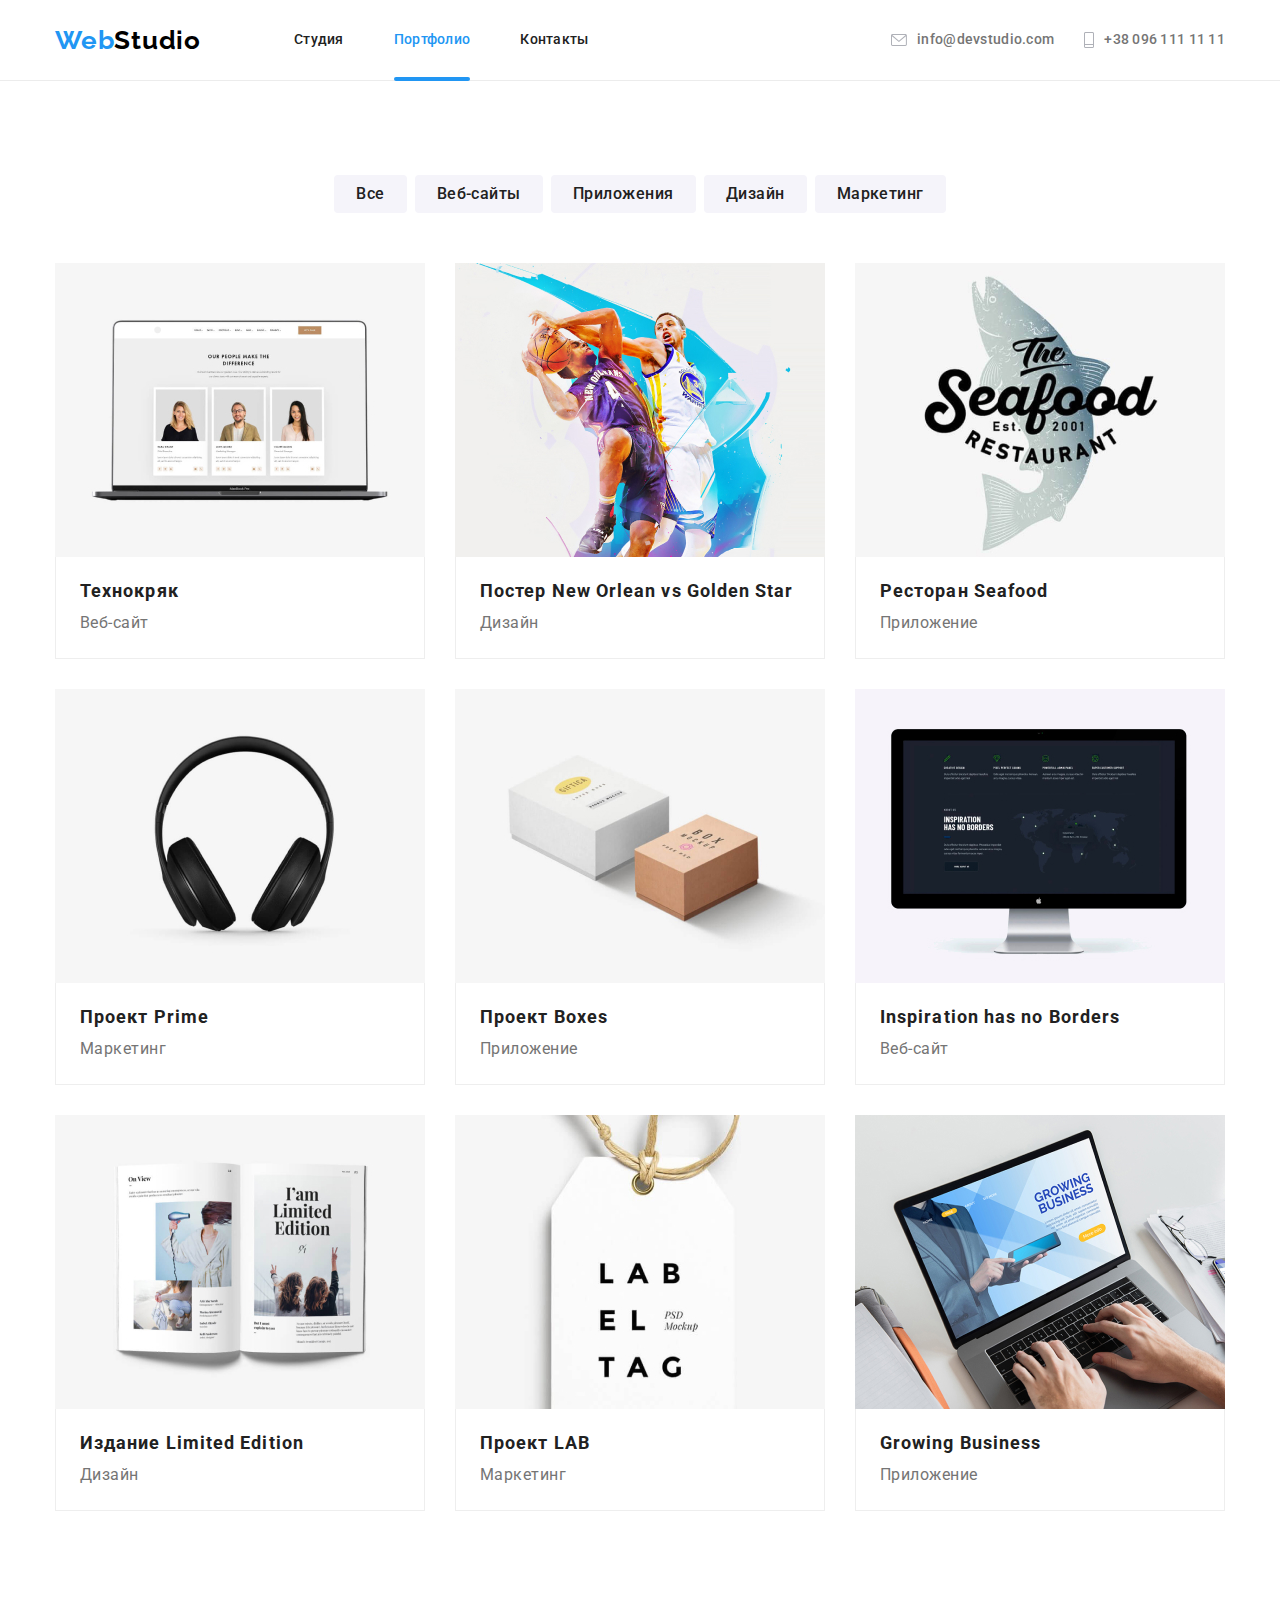
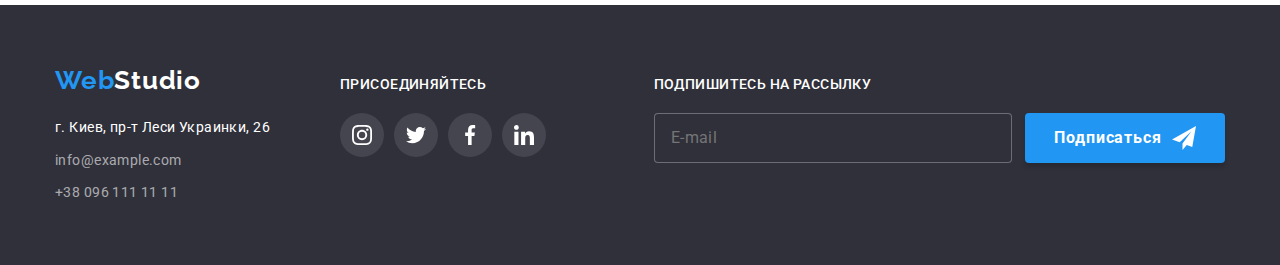
==== commit 388cd926: "Исправлены ошибки в стилях" ====
--- a/portfolio.html
+++ b/portfolio.html
@@ -322,7 +322,6 @@
         </div>
       </section>
     </main>
-
     <!-- Секция "Подвал"-->
     <footer class="footer-section">
       <div class="container">
@@ -411,28 +410,28 @@
           </div>
           <!-- Форма ввода электронного адреса для подписки на рвссылку -->
           <div class="footer-section-mail-subscribe-form">
-            <form action="">
+            <form action="./index.html">
               <label>
-                <p class="footer-section-mail-subscribe-form-label">
+                <span class="footer-section-mail-subscribe-form-label">
                   Подпишитесь на рассылку
-                </p>
-                <input
-                  class="footer-section-mail-subscribe-input"
-                  type="email"
-                  name="subscride-email-address"
-                  placeholder="E-mail"
-                />
+                </span>
               </label>
+              <input
+                class="footer-section-mail-subscribe-input"
+                type="email"
+                name="subscride-email-address"
+                placeholder="E-mail"
+              />
               <button
                 class="footer-section-mail-subscribe-button"
                 type="submit"
               >
-                <div class="footer-section-mail-subscribe-button-label">
+                <span class="footer-section-mail-subscribe-button-label">
                   Подписаться
                   <svg class="footer-subscribe-icons">
                     <use href="./images/icons.svg#icon-send-plane"></use>
                   </svg>
-                </div>
+                </span>
               </button>
             </form>
           </div>
--- a/css/styles.css
+++ b/css/styles.css
@@ -1,5 +1,6 @@
 :root {
   --body-default-text-color: #757575;
+  --body-default-header-color: #212121;
   --header-background-color: #ffffff;
   --header-border-color: #ececec;
   --footer-background-color: #2f303a;
@@ -272,13 +273,12 @@
   cursor: pointer;
   border: none;
   border-radius: 4px;
-  transition: 250ms color cubic-bezier(0.4, 0, 0.2, 1);
+  transition: 250ms background-color cubic-bezier(0.4, 0, 0.2, 1);
 }
 .hero-section-button:hover,
 .hero-section-button:active,
 .hero-section-button:focus {
   background-color: var(--main-button-hover-color);
-  color: var(--main-button-text-color);
   border-radius: 0px;
 }
 
@@ -301,10 +301,8 @@
 
 .hero-section-modal {
   position: absolute;
-  display: flex;
-  justify-content: flex-end;
-  align-items: flex-start;
-  padding: 8px 8px 8px 8px;
+  display: block;
+  padding: 0 0 0 0;
   top: 50%;
   left: 50%;
   width: 530px;
@@ -317,6 +315,14 @@
   border-radius: 4px;
 }
 
+.hero-section-modal-close-button {
+  display: flex;
+  justify-content: flex-end;
+  margin-top: 8px;
+  margin-bottom: 2px;
+  margin-right: 8px;
+}
+
 .hero-section-modal-button-close {
   display: flex;
   justify-content: center;
@@ -338,6 +344,200 @@
   height: 11px;
   fill: black;
   transition: 250ms fill cubic-bezier(0.4, 0, 0.2, 1);
+}
+
+.hero-section-modal-header {
+  display: block;
+  margin-top: 0;
+  margin-bottom: 12px;
+  padding: 0 0 0 0;
+  font-weight: 700;
+  font-size: 20px;
+  line-height: 1.15;
+  text-align: center;
+  letter-spacing: 0.03em;
+  color: var(--body-default-header-color);
+}
+
+.hero-section-modal-form {
+  display: flex;
+  flex-direction: column;
+  align-items: center;
+}
+
+.hero-section-modal-input-group {
+  display: flex;
+  flex-direction: column;
+  align-items: center;
+  margin-bottom: 20px;
+}
+
+.hero-section-modal-input-label {
+  position: relative;
+  display: flex;
+  flex-direction: column;
+  cursor: pointer;
+  margin-bottom: 10px;
+}
+.hero-section-modal-comment-label {
+  display: flex;
+  flex-direction: column;
+  cursor: pointer;
+  margin-bottom: 0px;
+}
+
+.hero-section-modal-checkbox-label {
+  position: relative;
+  display: flex;
+  align-items: baseline;
+  justify-content: center;
+  width: 448px;
+  margin-bottom: 30px;
+}
+
+.hero-section-modal-label-text {
+  margin-top: 0;
+  margin-bottom: 4px;
+  padding: 0 0 0 0;
+  font-weight: 500;
+  font-size: 12px;
+  line-height: 1.16;
+  letter-spacing: 0.01em;
+  color: var(--body-default-text-color);
+}
+
+.hero-section-modal-checkbox-label-text {
+  margin-top: 0;
+  margin-bottom: 0;
+  margin-left: 7px;
+  padding: 0 0 0 0;
+  font-weight: 500;
+  font-size: 14px;
+  line-height: 1.71;
+  letter-spacing: 0.03em;
+  color: var(--body-default-text-color);
+}
+
+.hero-section-modal-input {
+  width: 448px;
+  height: 40px;
+  border: 1px solid rgba(33, 33, 33, 0.2);
+  box-sizing: border-box;
+  outline: none;
+  cursor: pointer;
+  border-radius: 4px;
+  padding: 11px 12px 11px 42px;
+  transition: 250ms border-color cubic-bezier(0.4, 0, 0.2, 1);
+}
+
+.hero-section-modal-input-icons {
+  position: absolute;
+  top: 50%;
+  left: 0;
+  width: 18px;
+  height: 18px;
+  margin-left: 12px;
+  fill: var(--body-default-header-color);
+  transition: translatey(-50%);
+  transition: 250ms fill cubic-bezier(0.4, 0, 0.2, 1);
+}
+
+.hero-section-modal-checkbox-icons {
+  position: absolute;
+  top: 18%;
+  left: 12px;
+  width: 16px;
+  height: 15px;
+  fill: var(--body-default-header-color);
+  transition: translatey(-50%);
+  transition: 250ms opacity cubic-bezier(0.4, 0, 0.2, 1);
+}
+
+.hero-section-modal-checkbox-icons-checked {
+  position: absolute;
+  top: 18%;
+  left: 12px;
+  width: 16px;
+  height: 15px;
+  fill: var(--body-default-header-color);
+  transition: translatey(-50%);
+  opacity: 0;
+  transition: 250ms opacity cubic-bezier(0.4, 0, 0.2, 1);
+}
+
+.hero-section-modal-comment-input {
+  width: 448px;
+  height: 120px;
+  padding: 12px 16px 12px 16px;
+  resize: none;
+  border: 1px solid rgba(33, 33, 33, 0.2);
+  box-sizing: border-box;
+  outline: none;
+  cursor: pointer;
+  border-radius: 4px;
+  font-weight: 500;
+  font-size: 14px;
+  line-height: 1.14;
+  letter-spacing: 0.01em;
+  color: rgba(117, 117, 117, 0.5);
+  transition: 250ms border-color cubic-bezier(0.4, 0, 0.2, 1);
+}
+
+.hero-section-modal-checkbox-input {
+  opacity: 0;
+  margin-right: 7px;
+}
+
+.hero-section-modal-checkbox-input:checked
+  ~ .hero-section-modal-checkbox-icons {
+  opacity: 0;
+}
+
+.hero-section-modal-checkbox-input:checked
+  ~ .hero-section-modal-checkbox-icons-checked {
+  opacity: 1;
+}
+
+.hero-section-license-link {
+  color: var(--main-button-color);
+}
+
+.hero-section-modal-submit-button {
+  width: 200px;
+  height: 50px;
+  padding: 0 0 0 0;
+  align-items: center;
+  text-align: center;
+  background-color: var(--main-button-color);
+  color: var(--main-button-text-color);
+  font-weight: 700;
+  font-size: 16px;
+  line-height: 1.87;
+  letter-spacing: 0.06em;
+  cursor: pointer;
+  border: none;
+  border-radius: 4px;
+  box-shadow: 0px 4px 4px rgba(0, 0, 0, 0.15);
+  transition: 250ms background-color cubic-bezier(0.4, 0, 0.2, 1);
+}
+
+.hero-section-modal-submit-button:hover,
+.hero-section-modal-submit-button:active,
+.hero-section-modal-submit-button:focus {
+  background-color: var(--main-button-hover-color);
+}
+
+.hero-section-modal-input:hover ~ .hero-section-modal-input-icons,
+.hero-section-modal-input:active ~ .hero-section-modal-input-icons,
+.hero-section-modal-input:focus ~ .hero-section-modal-input-icons,
+.hero-section-modal-input:hover,
+.hero-section-modal-input:active,
+.hero-section-modal-input:focus,
+.hero-section-modal-comment-input:hover,
+.hero-section-modal-comment-input:active,
+.hero-section-modal-comment-input:focus {
+  border-color: var(--main-button-color);
+  fill: var(--main-button-hover-color);
 }
 
 /* Секция "Особенности" */
@@ -768,6 +968,7 @@
 }
 
 .footer-section-mail-subscribe-form-label {
+  display: block;
   margin-top: 0;
   margin-bottom: 20px;
   padding-top: 0;
@@ -783,12 +984,12 @@
 .footer-section-mail-subscribe-input {
   width: 358px;
   height: 50px;
-  padding-left: 16px;
   padding: 15px 16px 15px 16px;
-  margin-right: 12px;
+  margin-right: 10px;
   border: 1px solid rgba(255, 255, 255, 0.3);
   box-sizing: border-box;
   border-radius: 4px;
+  outline: none;
   background: var(--footer-background-color);
   font-weight: normal;
   font-size: 16px;
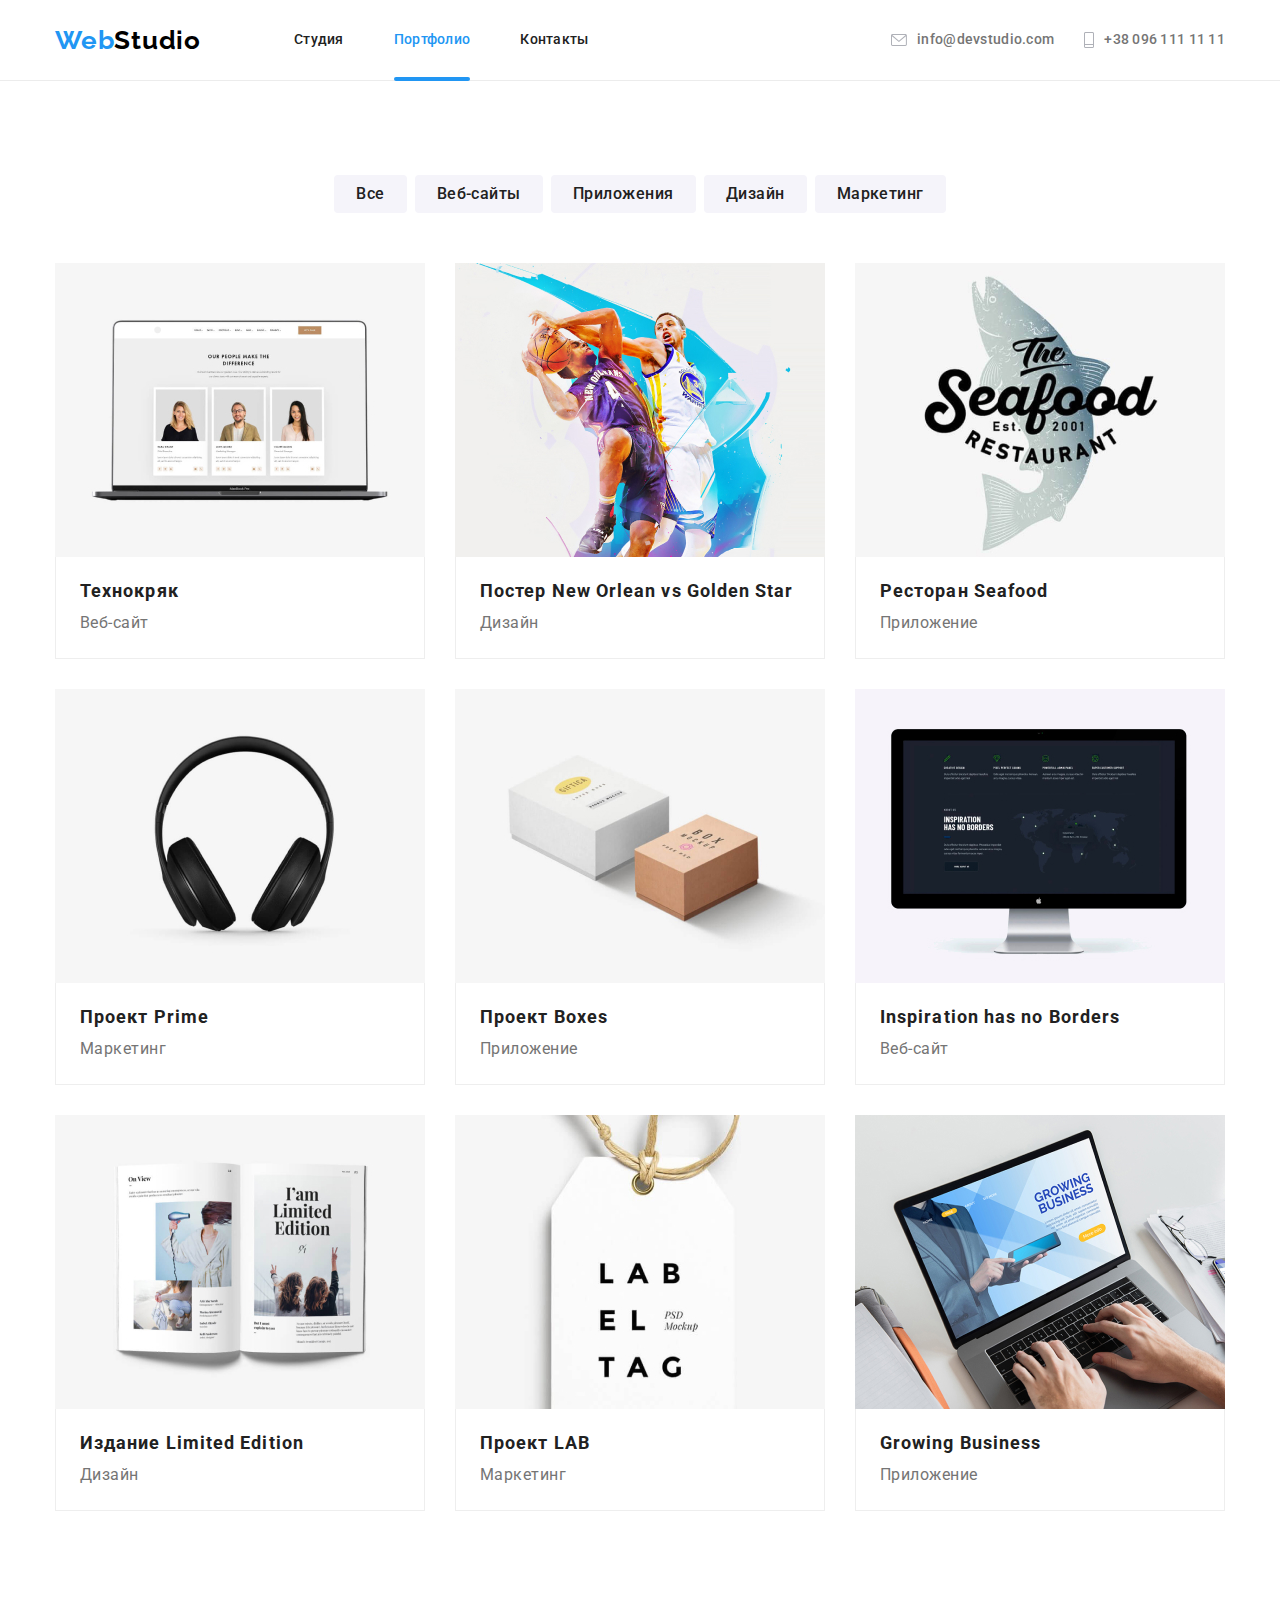
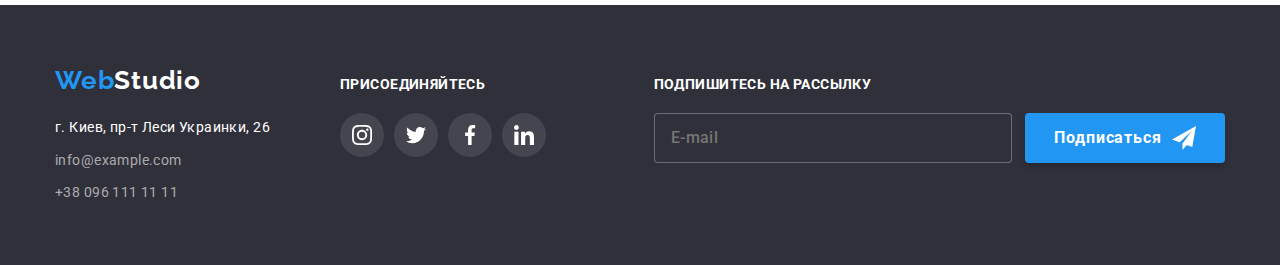
==== commit cdd8e9a3: "Исправлены параметры шрифтов в футере." ====
--- a/portfolio.html
+++ b/portfolio.html
@@ -408,13 +408,11 @@
               </li>
             </ul>
           </div>
-          <!-- Форма ввода электронного адреса для подписки на рвссылку -->
+          <!-- Форма ввода электронного адреса для подписки на рассылку -->
           <div class="footer-section-mail-subscribe-form">
             <form action="./index.html">
-              <label>
-                <span class="footer-section-mail-subscribe-form-label">
-                  Подпишитесь на рассылку
-                </span>
+              <label class="footer-section-mail-subscribe-form-label">
+                Подпишитесь на рассылку
               </label>
               <input
                 class="footer-section-mail-subscribe-input"
--- a/css/styles.css
+++ b/css/styles.css
@@ -423,7 +423,7 @@
   height: 40px;
   border: 1px solid rgba(33, 33, 33, 0.2);
   box-sizing: border-box;
-  outline: none;
+  outline-width: 0px;
   cursor: pointer;
   border-radius: 4px;
   padding: 11px 12px 11px 42px;
@@ -438,7 +438,6 @@
   height: 18px;
   margin-left: 12px;
   fill: var(--body-default-header-color);
-  transition: translatey(-50%);
   transition: 250ms fill cubic-bezier(0.4, 0, 0.2, 1);
 }
 
@@ -449,7 +448,6 @@
   width: 16px;
   height: 15px;
   fill: var(--body-default-header-color);
-  transition: translatey(-50%);
   transition: 250ms opacity cubic-bezier(0.4, 0, 0.2, 1);
 }
 
@@ -460,7 +458,6 @@
   width: 16px;
   height: 15px;
   fill: var(--body-default-header-color);
-  transition: translatey(-50%);
   opacity: 0;
   transition: 250ms opacity cubic-bezier(0.4, 0, 0.2, 1);
 }
@@ -472,7 +469,7 @@
   resize: none;
   border: 1px solid rgba(33, 33, 33, 0.2);
   box-sizing: border-box;
-  outline: none;
+  outline-width: 0px;
   cursor: pointer;
   border-radius: 4px;
   font-weight: 500;
@@ -914,7 +911,7 @@
   padding-top: 0;
   padding-bottom: 0;
   color: var(--footer-address-color);
-  font-weight: 500;
+  font-weight: 700;
   font-size: 14px;
   line-height: 1.14;
   letter-spacing: 0.03em;
@@ -973,7 +970,7 @@
   margin-bottom: 20px;
   padding-top: 0;
   padding-bottom: 0;
-  font-weight: 500;
+  font-weight: 700;
   font-size: 14px;
   line-height: 1.14;
   letter-spacing: 0.03em;
@@ -991,7 +988,7 @@
   border-radius: 4px;
   outline: none;
   background: var(--footer-background-color);
-  font-weight: normal;
+  font-weight: 500;
   font-size: 16px;
   line-height: 1.25;
   letter-spacing: 0.03em;
